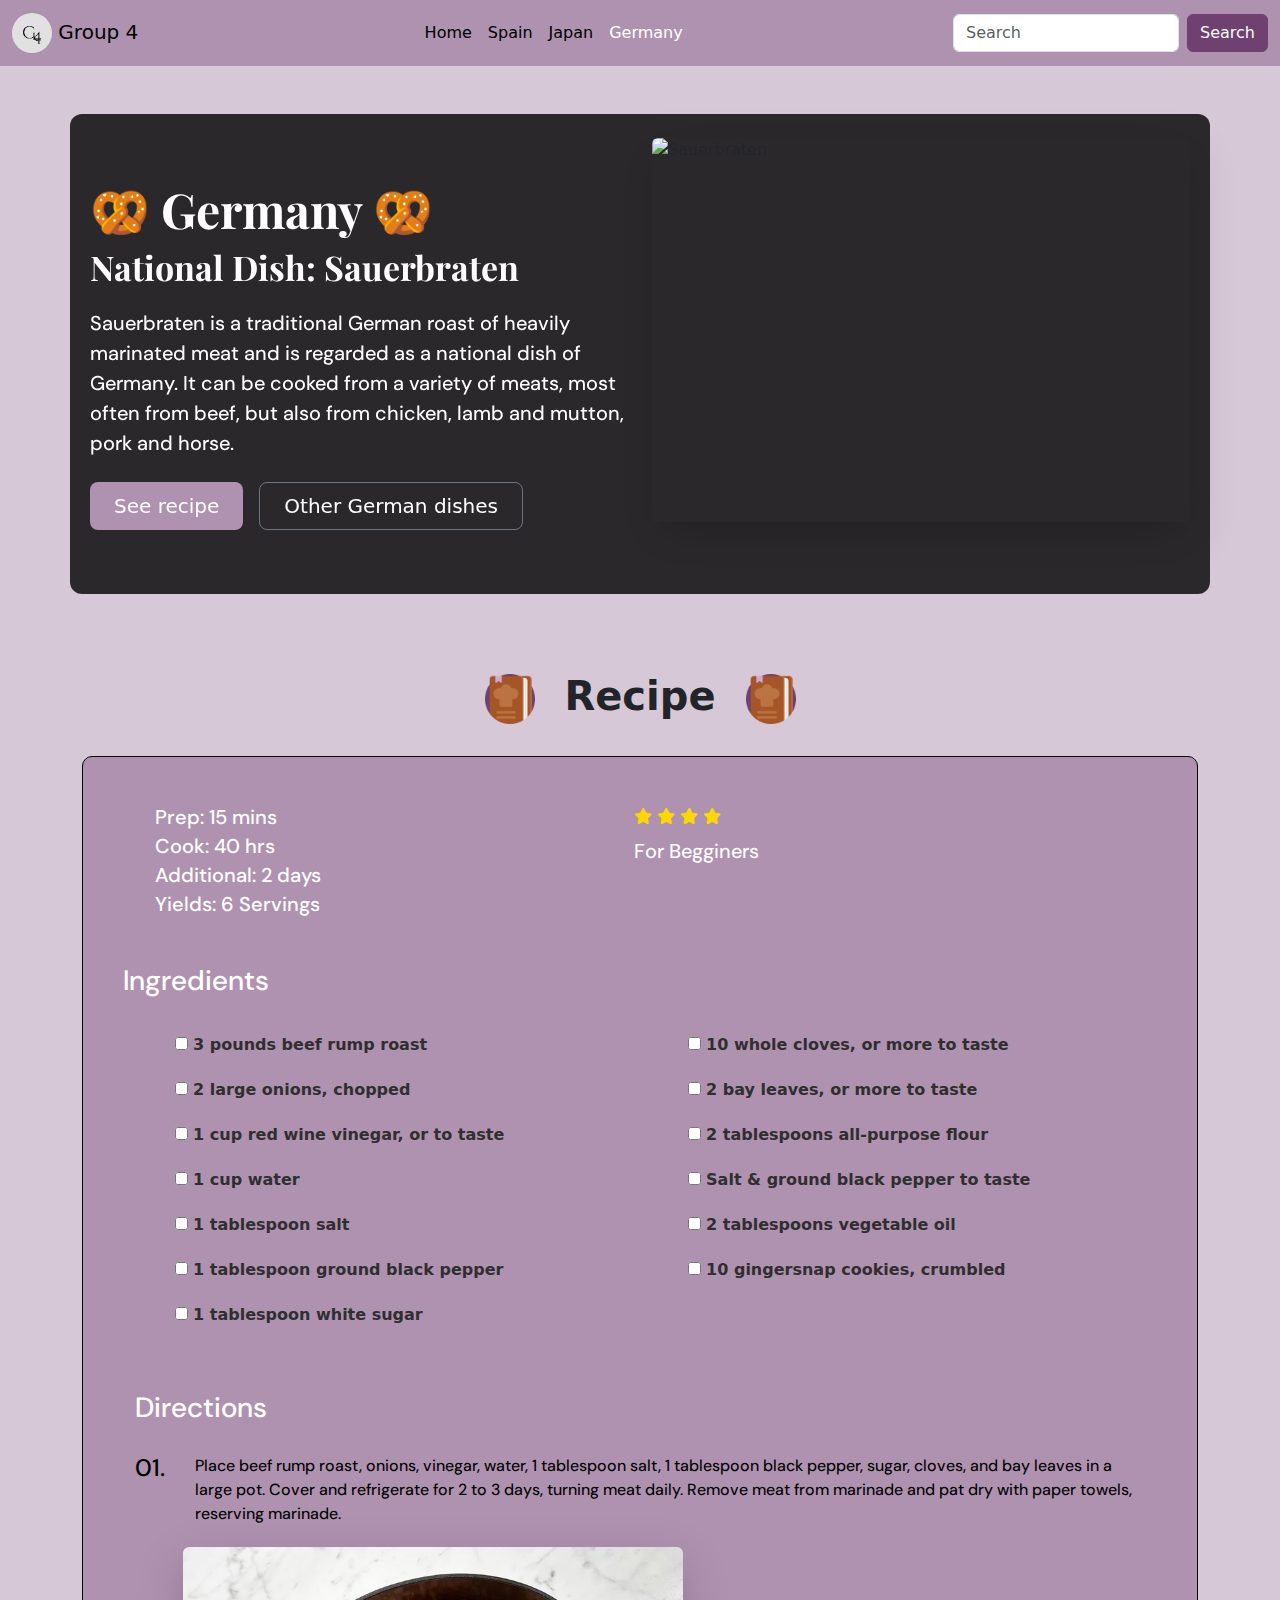
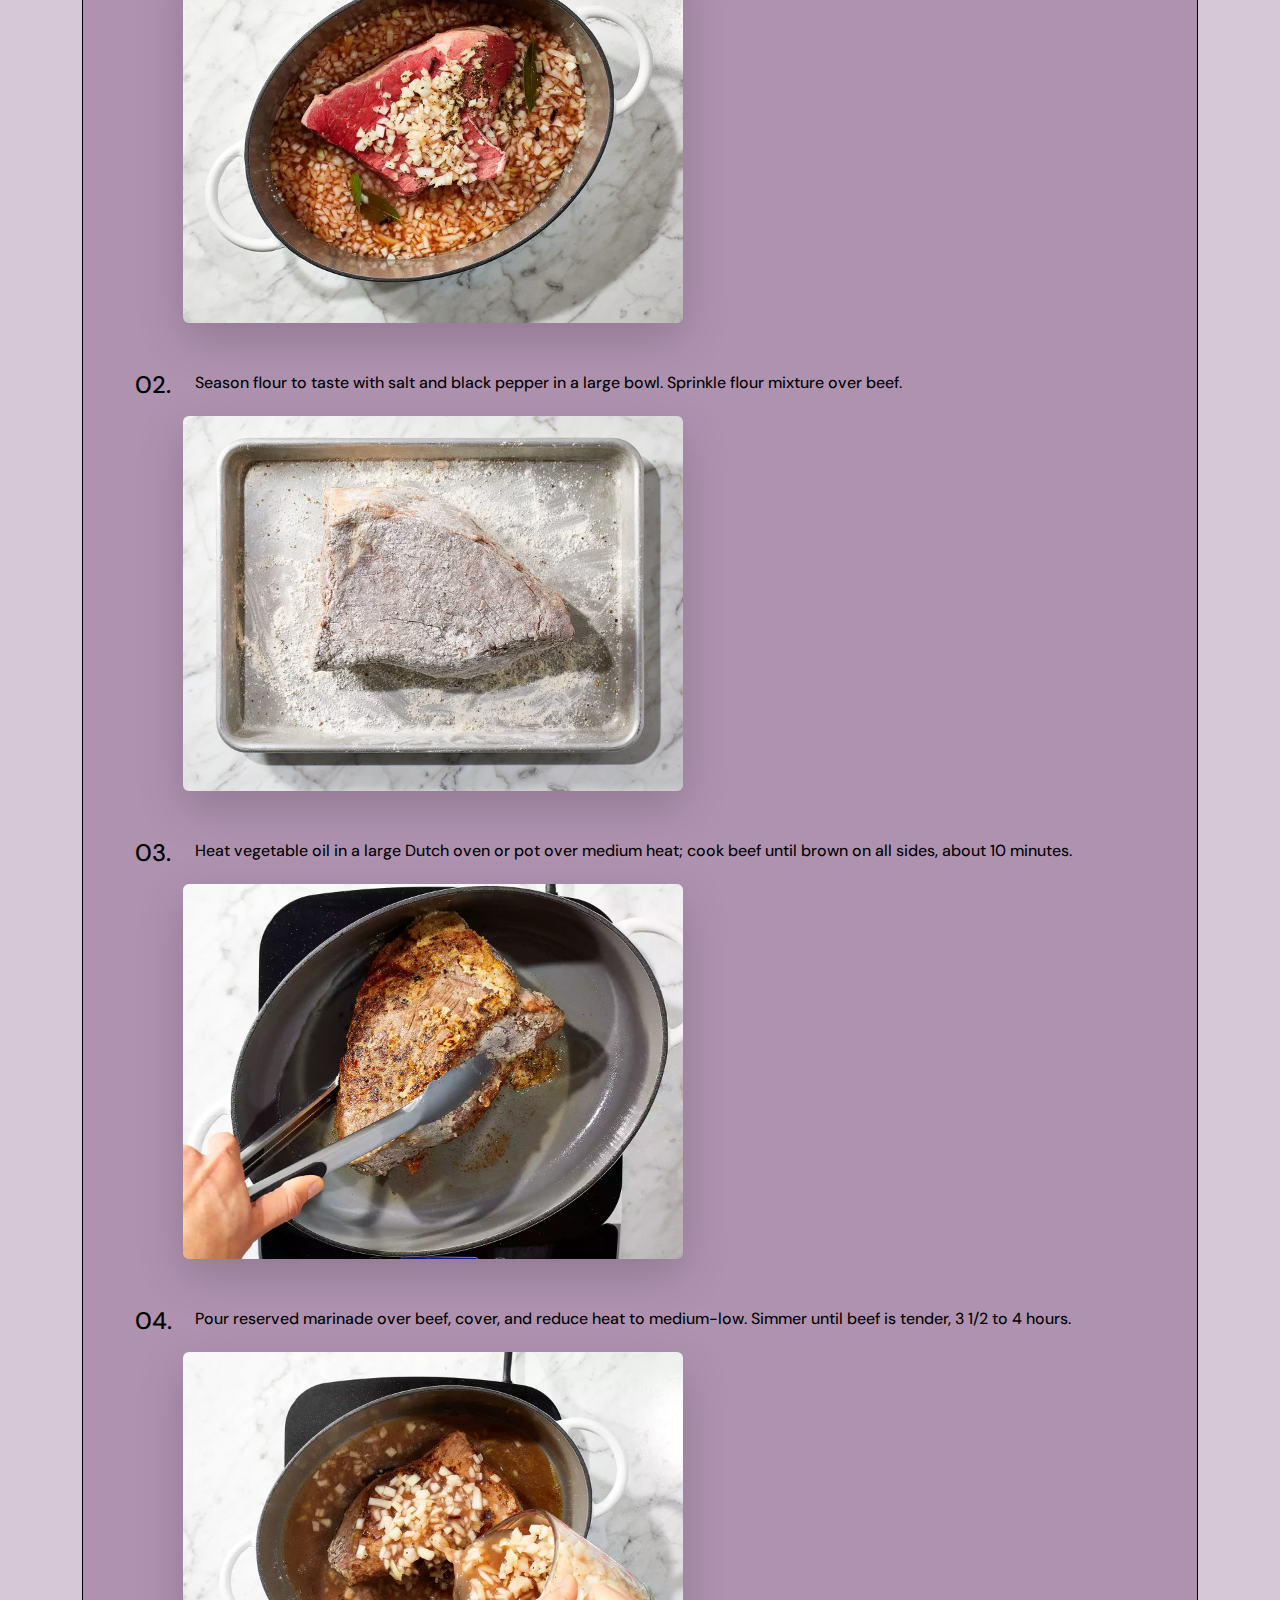
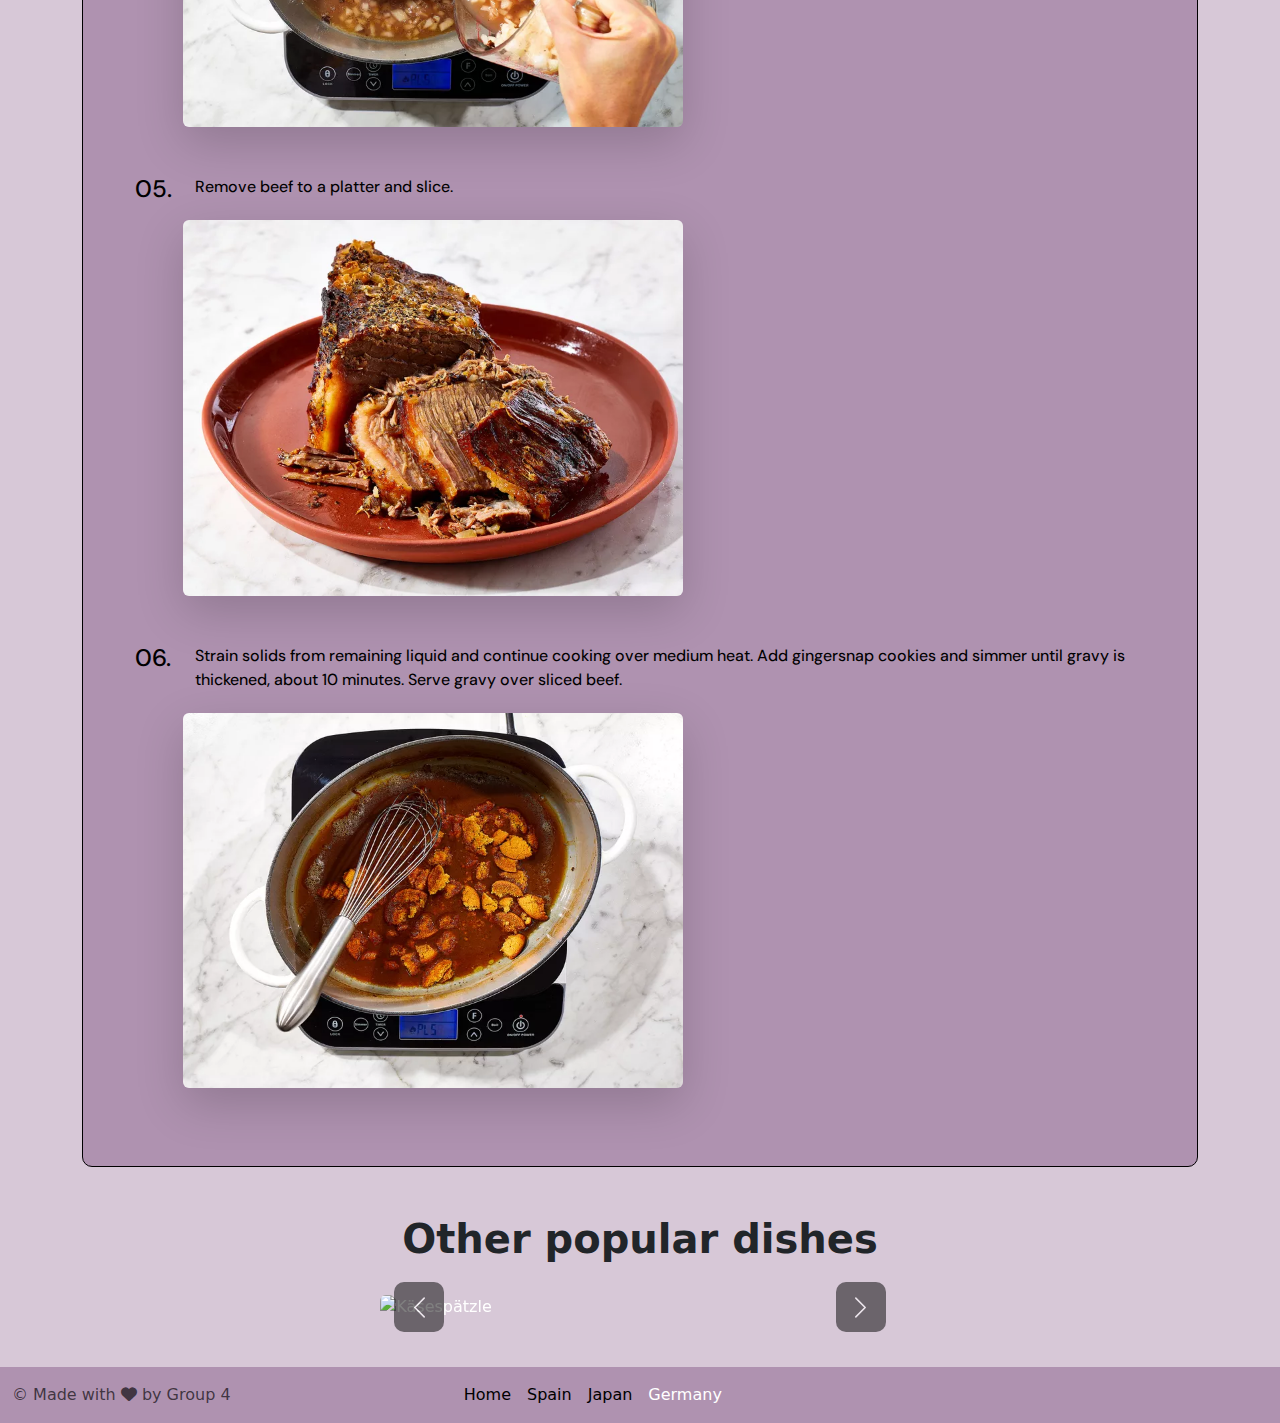
==== germany.html @ 5a75d895 "first commit" ====
<!DOCTYPE html>
<html lang="en">
<head>
<meta charset="UTF-8">
    <meta name="viewport" content="width=device-width, initial-scale=1.0">
    <title>Germany</title>
    <link href="https://cdn.jsdelivr.net/npm/bootstrap@5.3.3/dist/css/bootstrap.min.css" rel="stylesheet" integrity="sha384-QWTKZyjpPEjISv5WaRU9OFeRpok6YctnYmDr5pNlyT2bRjXh0JMhjY6hW+ALEwIH" crossorigin="anonymous">
    <link rel="stylesheet" href="olivia-germany\style.css">
    <link rel="stylesheet" href="olivia-germany\css/whhg.css">
    <!------for the heart icon-------->
    <link rel="stylesheet" href="https://cdnjs.cloudflare.com/ajax/libs/font-awesome/6.0.0-beta3/css/all.min.css">
    <!----------for any google font-------->
    <link rel="preconnect" href="https://fonts.googleapis.com">
    <link rel="preconnect" href="https://fonts.gstatic.com" crossorigin>
    <!----------for playfair font------->
    <link href="https://fonts.googleapis.com/css2?family=Playfair+Display:ital,wght@0,400..900;1,400..900&family=Roboto+Mono:ital,wght@0,100..700;1,100..700&family=Roboto+Slab:wght@100..900&display=swap" rel="stylesheet">
    <!----------for dm sans font------->
    <link href="https://fonts.googleapis.com/css2?family=DM+Sans:ital,opsz,wght@0,9..40,100..1000;1,9..40,100..1000&display=swap" rel="stylesheet">
</head>
<body style="background-color: rgb(175, 146, 176, 0.5);">
    <!------------------------------NAVBAR---------------------->
    <nav class="navbar sticky-top navbar-expand-sm" style="background-color:#AF92B0;">

        <div class="container-fluid">
            <a class="navbar-brand" href="#">
                <img  class="d-inline-block align-center rounded-pill" src="images\G4.png" alt="G4 Logo" style="width: 40px; height: 40px;"> 
             Group 4</a>
            <button class="navbar-toggler" type="button" data-bs-toggle="collapse" data-bs-target="#collapsibleNavbar">
                <span class="navbar-toggler-icon"></span>
            </button>

            <div class="collapse navbar-collapse" id="collapsibleNavbar">
                <ul class="navbar-nav mx-auto mb-2 mb-lg-0">
                <!------------Place the active class after nav-link by your respective county 
                e.g. <li class="nav-item"><a class="nav-link active" href="#">Home</a></li>
                Don't forget about the footer too------>
                    <li class="nav-item"><a class="nav-link" href="index.html">Home</a></li>
                    <li class="nav-item"><a class="nav-link" href="spain.html">Spain</a></li>
                    <li class="nav-item"><a class="nav-link" href="japan.html">Japan</a></li>
                    <li class="nav-item"><a class="nav-link active" href="#">Germany</a></li>
                </ul>

                <form class="d-flex">
                    <input class="form-control me-2" type="text" placeholder="Search">
                    <button class="btn btn-outline-light search-button" type="submit" >Search</button>
                </form>

            </div>

        </div>
    </nav>
    <!-------------------------------------Main Content-------------------------->
    
    <!------------------------------Decription--------------------->
    <div lc-helper="background" class="container-fluid bg-img py-5 d-flex justify-content-center " style="background-image: url('images/flag.png');
    background-position: center;
    background-size:cover;
    background-repeat:no-repeat;
    backdrop-filter: blur(10px);">
        <div class="container row flex-lg-row-reverse align-items-center col-xxl-9 mx-auto py-4 ps-2 pe-2" style="
        background: rgba(0, 0, 0, 0.8);
        border-radius: 12px;
        border: 1px solid rgba(0, 0, 0,);">
            <div class="col-10 col-sm-8 col-lg-6">
                <div class="lc-block mb-4">
                    <img class="d-block mx-lg-auto img-fluid shadow-lg mb-5 rounded" src="olivia-germany\images/Sauerbraten.jpg" alt="Sauerbraten" width="700" height="500" loading="lazy">
                </div>
            </div>
            <div class="col-lg-6">
                <div class="lc-block mb-4">
                    <div editable="rich">
                        <h1 class="display-5 fw-bold text-body-emphasis lh-1 mb-3 playfair-display">
                            <div class="d-inline-block" style="font-size: 55px; color:gold">
                                <span style='font-size:48px;'>&#129384;</span>
                            </div>
                            Germany
                            <div class="d-inline-block" style="font-size: 55px; color:gold">
                                <span style='font-size:48px;'>&#129384;</span>
                            </div>
                        </h1>
                        <h2 class="display-6 fw-bold text-body-emphasis lh-1 mb-3 playfair-display" style="font-size: 34px">National Dish: Sauerbraten</h2>
                    </div>
                </div>
                <div class="lc-block mb-4">
                    <div editable="rich">
                        <p class="lead dm-sans"> Sauerbraten is a traditional German roast of heavily marinated meat and is regarded as a national dish of Germany. It can be cooked from a variety of meats, most often from beef, but also from chicken, lamb and mutton, pork and horse.</p>
                    </div>
                </div>
                <div class="d-grid gap-2 d-md-flex justify-content-md-start">
                    <button type="button" class="btn btn-primary btn-lg px-4 me-md-2"><a class="button-link" href="https://www.youtube.com/watch?v=6BMagxuKiT8&ab_channel=GermanRecipesbyAllTastesGerman" target="_blank">See recipe</a></button>
                    <button type="button" class="btn btn-outline-secondary btn-lg px-4"><a class="button-link" href="#other">Other German dishes</a></button>
                </div>
            </div>
        </div>
    </div>

    <!--------------------------------Recipe----------------------->
    <div class="container mb-5" style="padding-top: 30px;">
        <div class="row mx-auto">
            <h1 class="display-6 fw-bold text-center pb-4">
                <div class="d-inline-block">
                    <span>
                        <img class="img-fluid" src="olivia-germany\images/recipe.png" width="50px" height="50px">
                    </span> 
                </div>
                <span class="mx-3">Recipe</span>
                <div class="d-inline-block">
                    <span>
                        <img class="img-fluid" src="olivia-germany\images/recipe.png" width="50px" height="50px">
                    </span>
                </div>
            </h1>
            <div class="container pe-5" style="background-color: #AF92B0; border-radius: 10px; border: 1px solid black">
                <div class="recipe-content-area">
                    <div class="container">
            
                        <div class="row row-cols-1 row-cols-md-2">
                            <div class="col first-column">
                                <div class="my-5 ms-lg-5">
                                    <div class="recipe-duration dm-sans">
                                        <h6>Prep: 15 mins</h6>
                                        <h6>Cook: 40 hrs</h6>
                                        <h6>Additional: 2 days</h6>
                                        <h6>Yields: 6 Servings</h6>
                                    </div>
                                </div>
                            </div>
            
                            <div class="col second-column">
                                <div class="recipe-ratings my-5">
                                    <div class="ratings">
                                        <i class="fa fa-star" aria-hidden="true" style="color: gold;"></i>
                                        <i class="fa fa-star" aria-hidden="true" style="color: gold;"></i>
                                        <i class="fa fa-star" aria-hidden="true" style="color: gold;"></i>
                                        <i class="fa fa-star" aria-hidden="true" style="color: gold;"></i>
                                        <i class="fa fa-star-o" aria-hidden="true"></i>
                                    </div>
                                    <h6 class="dm-sans">For Begginers</h6>
                                </div>
                            </div>
                        </div>
            
                        <!-- Ingredients -->
                        <div class="ingredients dm-sans ms-lg-3">
                            <h3>Ingredients</h3>
                        </div>
                        <div class="row row-cols-1 row-cols-md-2 ingredients ms-lg-3">
                            
                            <div class="col d-inline-block">
                                
                
                                <!-- Custom Checkbox -->
                                <div class="custom-control custom-checkbox">
                                    <input type="checkbox" class="custom-control-input" id="customCheck1">
                                    <label class="custom-control-label" for="customCheck1">3 pounds beef rump roast</label>
                                </div>
            
                                <!-- Custom Checkbox -->
                                <div class="custom-control custom-checkbox">
                                    <input type="checkbox" class="custom-control-input" id="customCheck2">
                                    <label class="custom-control-label" for="customCheck2">2 large onions, chopped</label>
                                </div>
            
                                <!-- Custom Checkbox -->
                                <div class="custom-control custom-checkbox">
                                    <input type="checkbox" class="custom-control-input" id="customCheck3">
                                    <label class="custom-control-label" for="customCheck3">1 cup red wine vinegar, or to taste</label>
                                </div>
            
                                <!-- Custom Checkbox -->
                                <div class="custom-control custom-checkbox">
                                    <input type="checkbox" class="custom-control-input" id="customCheck4">
                                    <label class="custom-control-label" for="customCheck4">1 cup water</label>
                                </div>
            
                                <!-- Custom Checkbox -->
                                <div class="custom-control custom-checkbox">
                                    <input type="checkbox" class="custom-control-input" id="customCheck5">
                                    <label class="custom-control-label" for="customCheck5">1 tablespoon salt</label>
                                </div>
            
                                <!-- Custom Checkbox -->
                                <div class="custom-control custom-checkbox">
                                    <input type="checkbox" class="custom-control-input" id="customCheck6">
                                    <label class="custom-control-label" for="customCheck6">1 tablespoon ground black pepper</label>
                                </div>
            
                                <!-- Custom Checkbox -->
                                <div class="custom-control custom-checkbox">
                                    <input type="checkbox" class="custom-control-input" id="customCheck7">
                                    <label class="custom-control-label" for="customCheck7">1 tablespoon white sugar</label>
                                </div>
                
                               
                            </div>

                            <div class="col mb-lg-5 d-inline-block">
                                <div class="ingredients">
                
                                    <!-- Custom Checkbox -->
                                    <div class="custom-control custom-checkbox">
                                        <input type="checkbox" class="custom-control-input" id="customCheck2">
                                        <label class="custom-control-label" for="customCheck2">10 whole cloves, or more to taste</label>
                                    </div>

                                    <!-- Custom Checkbox -->
                                    <div class="custom-control custom-checkbox">
                                        <input type="checkbox" class="custom-control-input" id="customCheck2">
                                        <label class="custom-control-label" for="customCheck2">2 bay leaves, or more to taste</label>
                                    </div>
                
                                    <!-- Custom Checkbox -->
                                    <div class="custom-control custom-checkbox">
                                        <input type="checkbox" class="custom-control-input" id="customCheck3">
                                        <label class="custom-control-label" for="customCheck3">2 tablespoons all-purpose flour</label>
                                    </div>
                
                                    <!-- Custom Checkbox -->
                                    <div class="custom-control custom-checkbox">
                                        <input type="checkbox" class="custom-control-input" id="customCheck4">
                                        <label class="custom-control-label" for="customCheck4">Salt & ground black pepper to taste</label>
                                    </div>
                
                                    <!-- Custom Checkbox -->
                                    <div class="custom-control custom-checkbox">
                                        <input type="checkbox" class="custom-control-input" id="customCheck5">
                                        <label class="custom-control-label" for="customCheck5">2 tablespoons vegetable oil</label>
                                    </div>
                
                                    <!-- Custom Checkbox -->
                                    <div class="custom-control custom-checkbox">
                                        <input type="checkbox" class="custom-control-input" id="customCheck6">
                                        <label class="custom-control-label" for="customCheck6">10 gingersnap cookies, crumbled</label>
                                    </div>
                
                                    <!-- Custom Checkbox -->
                                    <div class="custom-control custom-checkbox invisible">
                                        <input type="checkbox" class="custom-control-input" id="customCheck7">
                                        <label class="custom-control-label" for="customCheck7">invisible</label>
                                    </div>
            
                                </div>
                            </div>
                        </div>
            
                        <div class="row directions dm-sans ms-lg-3">
                            <div>
                                <h3>Directions</h3>
                                <!-- Single Preparation Step -->
                                <div class="single-preparation-step d-flex">
                                    <h4>01.</h4>
                                    <p> Place beef rump roast, onions, vinegar, water, 1 tablespoon salt, 1 tablespoon black pepper, sugar, cloves, and bay leaves in a large pot. Cover and refrigerate for 2 to 3 days, turning meat daily. Remove meat from marinade and pat dry with paper towels, reserving marinade. </p>
                                
                                </div>
                                <div>
                                    <img src="olivia-germany\images/sauerbraten_marinade.jpeg" alt="Sauerbraten marinade" class="ms-lg-5 ms-4 img-fluid shadow-lg mb-5 rounded" width="500" height="300">
                                </div>
                            
                                <!-- Single Preparation Step -->
                                <div class="single-preparation-step d-flex">
                                    <h4>02.</h4>
                                    <p>Season flour to taste with salt and black pepper in a large bowl. Sprinkle flour mixture over beef. </p>
                                </div>
                                <div>
                                    <img src="olivia-germany\images/floured_beef_roast.jpg" alt="Floured beef roast" class=" ms-lg-5 ms-4 img-fluid shadow-lg mb-5 rounded" width="500" height="300">
                                </div>
                                <!-- Single Preparation Step -->
                                <div class="single-preparation-step d-flex">
                                    <h4>03.</h4>
                                    <p>Heat vegetable oil in a large Dutch oven or pot over medium heat; cook beef until brown on all sides, about 10 minutes.</p>
                                </div>
                                <div>
                                    <img src="olivia-germany\images/browning_rump_roast.jpg" alt="Browning rump roast" class=" ms-lg-5 ms-4 img-fluid shadow-lg mb-5 rounded" width="500" height="300">
                                </div>
                                <!-- Single Preparation Step -->
                                <div class="single-preparation-step d-flex">
                                    <h4>04.</h4>
                                    <p> Pour reserved marinade over beef, cover, and reduce heat to medium-low. Simmer until beef is tender, 3 1/2 to 4 hours.</p>
                                </div>
                                <div>
                                    <img src="olivia-germany\images/pouring_marinade.jpg" alt="Pouring marinade over seared rump roast" class=" ms-lg-5 ms-4 img-fluid shadow-lg mb-5 rounded" width="500" height="300">
                                </div>
                                <!-- Single Preparation Step -->
                                <div class="single-preparation-step d-flex">
                                    <h4>05.</h4>
                                    <p> Remove beef to a platter and slice.</p>
                                </div>
                                <div>
                                    <img src="olivia-germany\images/sliced_beef_roast.jpg" alt="Sliced beef roast" class=" ms-lg-5 ms-4 img-fluid shadow-lg mb-5 rounded" width="500" height="300">
                                </div>
                                <!-- Single Preparation Step -->
                                <div class="single-preparation-step d-flex">
                                    <h4>06.</h4>
                                    <p>  Strain solids from remaining liquid and continue cooking over medium heat. Add gingersnap cookies and simmer until gravy is thickened, about 10 minutes. Serve gravy over sliced beef.</p>
                                </div>
                                <div>
                                    <img src="olivia-germany\images/gingersnap_gravy.jpg" alt="Gingersnap gravy" class=" ms-lg-5 ms- img-fluid shadow-lg mb-5 rounded" width="500" height="300">
                                </div>
                            </div>
            
                            
                        </div>
                    </div>
                </div>
            </div>
        </div>
    
    </div>
    <!--------------------------IMAGE CAROSEL------------------->
    <div class="row mb-5">
        <h1 class="display-6 fw-bold text-center pb-4" id="other">Other popular dishes</h1>
        <div class="col-md-5 mx-auto">
            <div id="carouselExampleIndicators" class="carousel slide">
                <!------- Images go here ------->
                <div class="carousel-inner">
                    <div class="carousel-item active">
                        <img src="https://dirndlkitchen.com/wp-content/uploads/2023/02/kaesespaetzle-recipe-german-cheese-spaetzle-dirndl-kitchen21-1024x1024.jpg" class="d-block w-100 rounded" alt="Käsespätzle">
                        <div class="carousel-caption d-none d-md-block">
                            <h2><span class="rounded pb-1 px-1" style="background: rgba(0, 0, 0, 0.8)">Käsespätzle</span></h2>
                        </div>
                    </div>
                    <div class="carousel-item">
                        <img src="https://dirndlkitchen.com/wp-content/uploads/2023/02/stuffed-cabbage-rolls-kohlrouladen-dirndl-kitchen30-1024x1024.jpg" class="d-block w-100 rounded" alt="Kohlrouladen">
                        <div class="carousel-caption d-none d-md-block">
                            <h2><span class="rounded pb-1 px-1" style="background: rgba(0, 0, 0, 0.8)">Kohlrouladen</span></h2>
                        </div>
                    </div>
                    <div class="carousel-item">
                        <img src="olivia-germany\images/pretzels.png" class="d-block w-100 rounded" alt="Brezeln">
                        <div class="carousel-caption d-none d-md-block">
                            <h2><span class="rounded pb-1 px-1" style="background: rgba(0, 0, 0, 0.8)">Brezeln</span></h2>
                        </div>
                    </div>
                    <div class="carousel-item">
                        <img src="olivia-germany\images/rhubarb.jpg" class="d-block w-100 rounded" alt="Rhubarb Cake with Streusel">
                        <div class="carousel-caption d-none d-md-block">
                            <h2><span class="rounded pb-1 px-1" style="background: rgba(0, 0, 0, 0.8)">Rhubarb Cake with Streusel</span></h2>
                        </div>
                    </div>
                    <div class="carousel-item">
                        <img src="https://dirndlkitchen.com/wp-content/uploads/2021/12/kartoffelsalat-mit-wurstchen-german-christmas-eve-meal-dirndl-kitchen10-1024x1024.jpeg" class="d-block w-100 rounded" alt="German Potato Salad">
                        <div class="carousel-caption d-none d-md-block">
                            <h2><span class="rounded pb-1 px-1" style="background: rgba(0, 0, 0, 0.8)">German Potato Salad</span></h2>
                        </div>
                    </div>
                    <div class="carousel-item">
                        <img src="olivia-germany\images/potato.jpg" class="d-block w-100 rounded" alt="Kartoffelpuffer">
                        <div class="carousel-caption d-none d-md-block">
                            <h2><span class="rounded pb-1 px-1" style="background: rgba(0, 0, 0, 0.8)">Kartoffelpuffer</span></h2>
                        </div>
                    </div>
                </div>
                <!------- Previous and next buttons ------->
                <button class="carousel-control-prev" type="button"     data-bs-target="#carouselExampleIndicators" data-bs-slide="prev">
                    <span class="carousel-control-prev-icon" aria-hidden="true"></span>
                    <span class="visually-hidden">Previous</span>
                </button>
                <button class="carousel-control-next" type="button" data-bs-target="#carouselExampleIndicators" data-bs-slide="next">
                    <span class="carousel-control-next-icon" aria-hidden="true"></span>
                    <span class="visually-hidden">Next</span>
                </button>
            </div>
        </div>
    </div>        




    
    <script src="https://cdn.jsdelivr.net/npm/bootstrap@5.3.3/dist/js/bootstrap.bundle.min.js" integrity="sha384-YvpcrYf0tY3lHB60NNkmXc5s9fDVZLESaAA55NDzOxhy9GkcIdslK1eN7N6jIeHz" crossorigin="anonymous"></script>
</body>


<!---------------------------------FOOTER-------------------->
<footer>
    <nav class="navbar bottom navbar-expand-sm" style="background-color:#AF92B0;">
        <div class="container-fluid">
            <div class="navbar-text text-nowrap"> &copy; Made with <i class="fas fa-heart"></i> by Group 4</div>
            <button class="navbar-toggler" type="button" data-bs-toggle="collapse" data-bs-target="#open">
                <span class="navbar-toggler-icon"></span>
            </button>
        
            <div class="collapse navbar-collapse" id="open">
                <ul class="navbar-nav mx-auto mb-2 mb-lg-0">
                <!------------Place the active class after nav-link by your respective county 
                e.g. <li class="nav-item"><a class="nav-link active" href="#">Home</a></li>
                Don't forget about the footer too------>
                <li class="nav-item"><a class="nav-link" href="index.html">Home</a></li>
                <li class="nav-item"><a class="nav-link" href="spain.html">Spain</a></li>
                <li class="nav-item"><a class="nav-link" href="japan.html">Japan</a></li>
                <li class="nav-item"><a class="nav-link active" href="#">Germany</a></li>
            </ul>
        
                <form class="d-flex invisible">
                    <input class="form-control me-2" type="text" placeholder="Search">
                    <button class="btn btn-primary" type="submit" >Search</button>
                </form>
        
            </div>
        
        </div>
    </nav>
</footer>
</html>
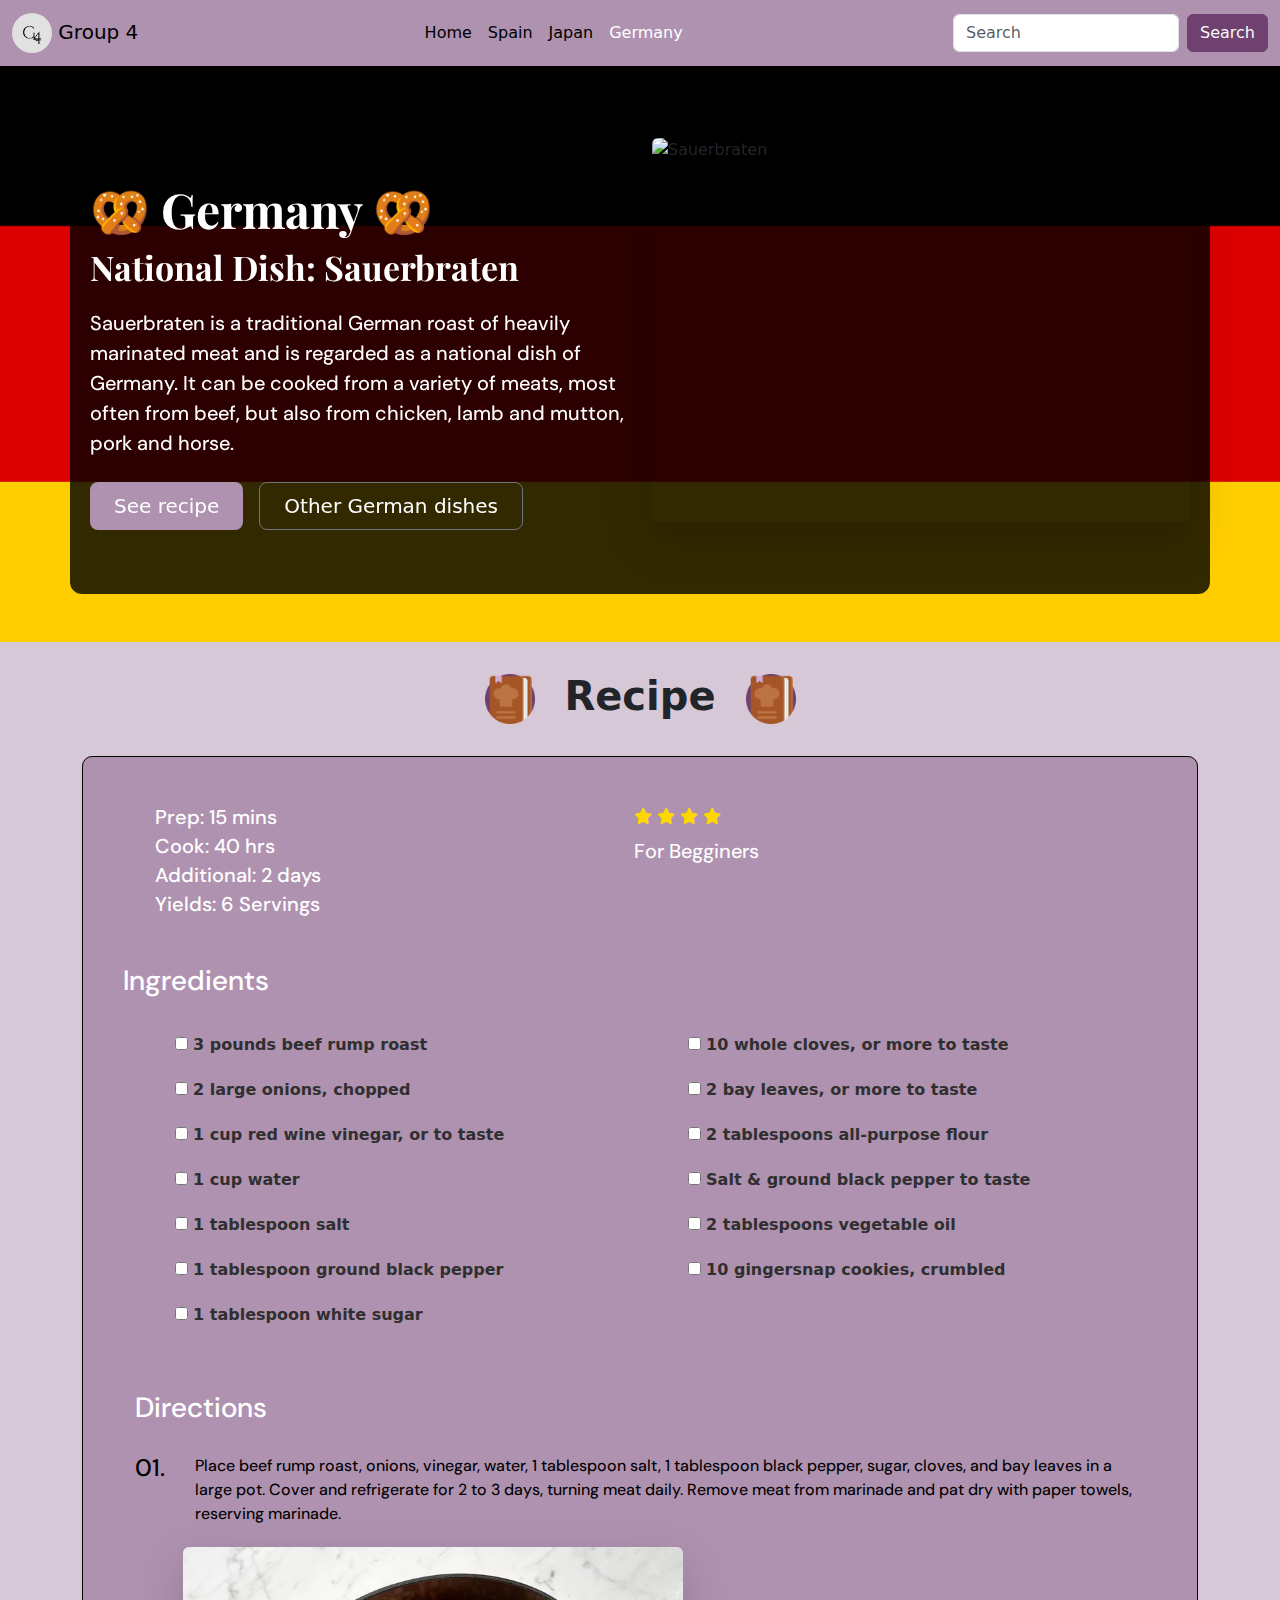
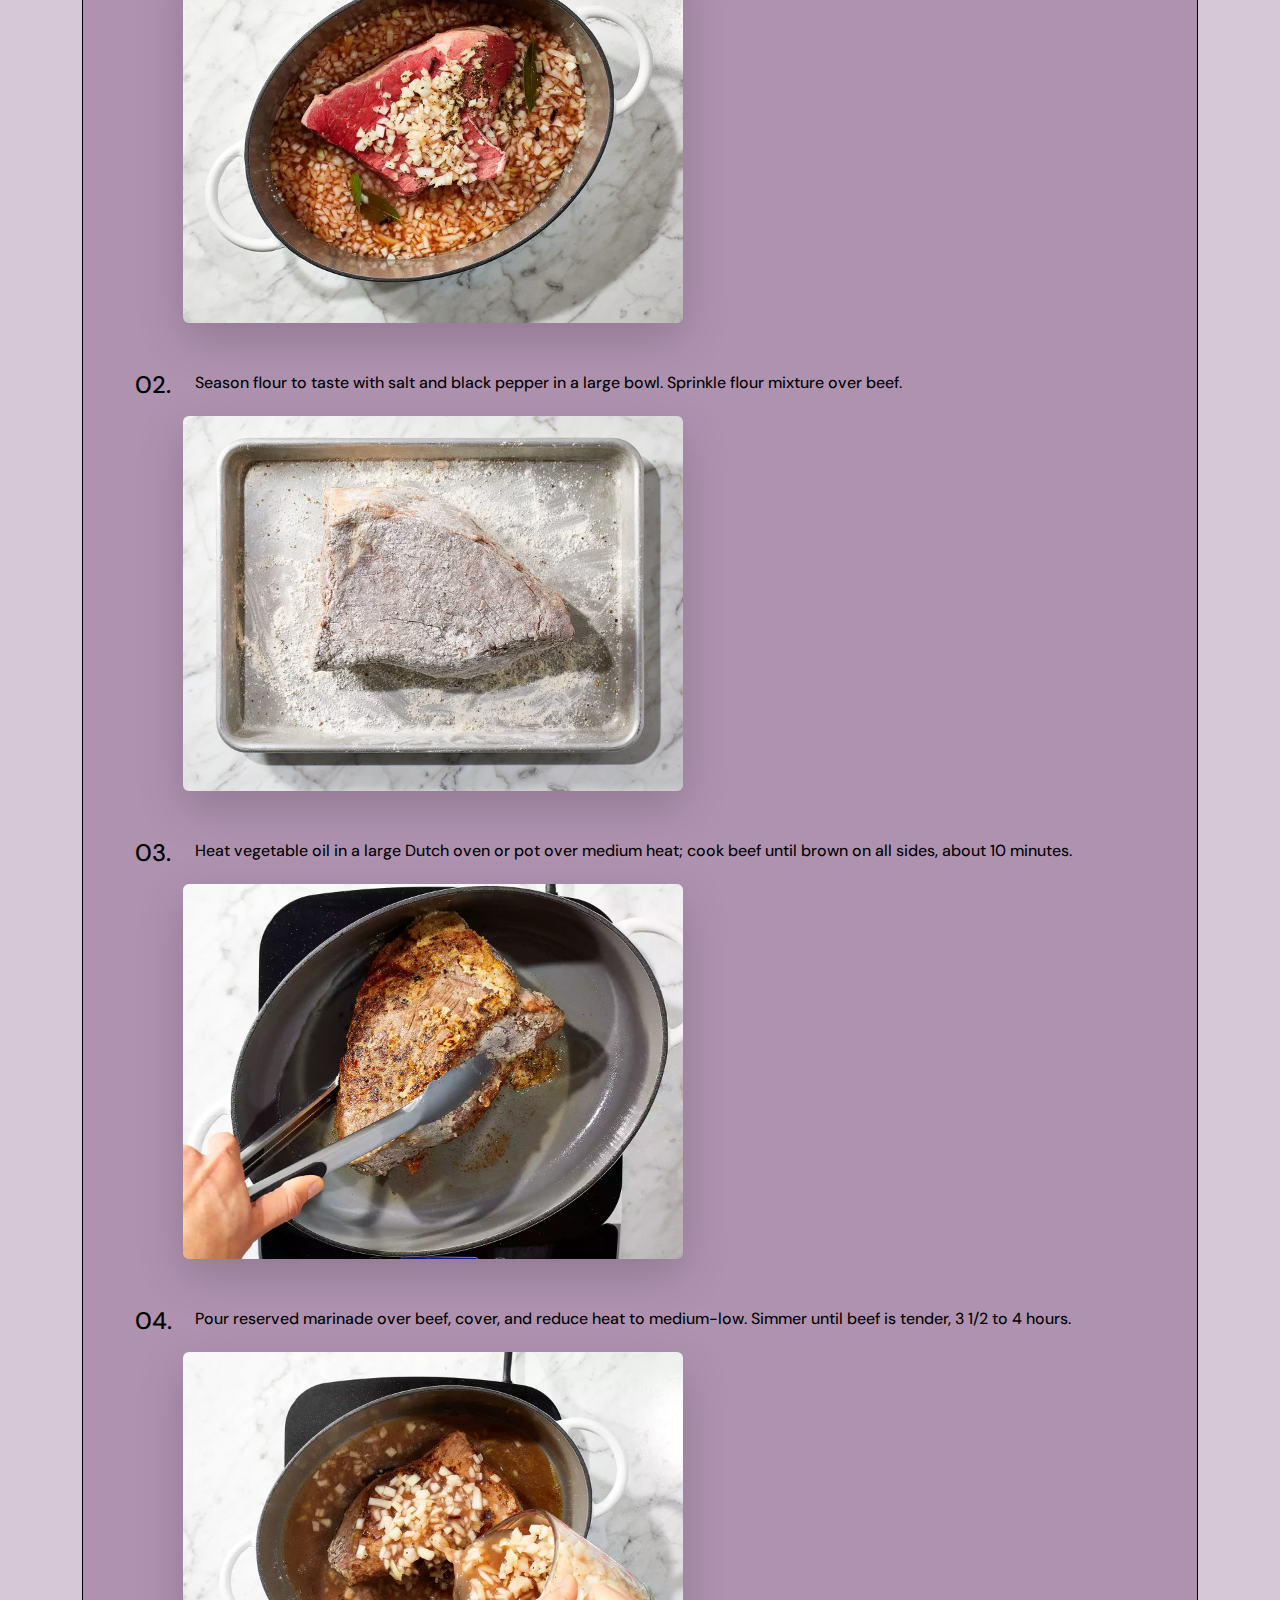
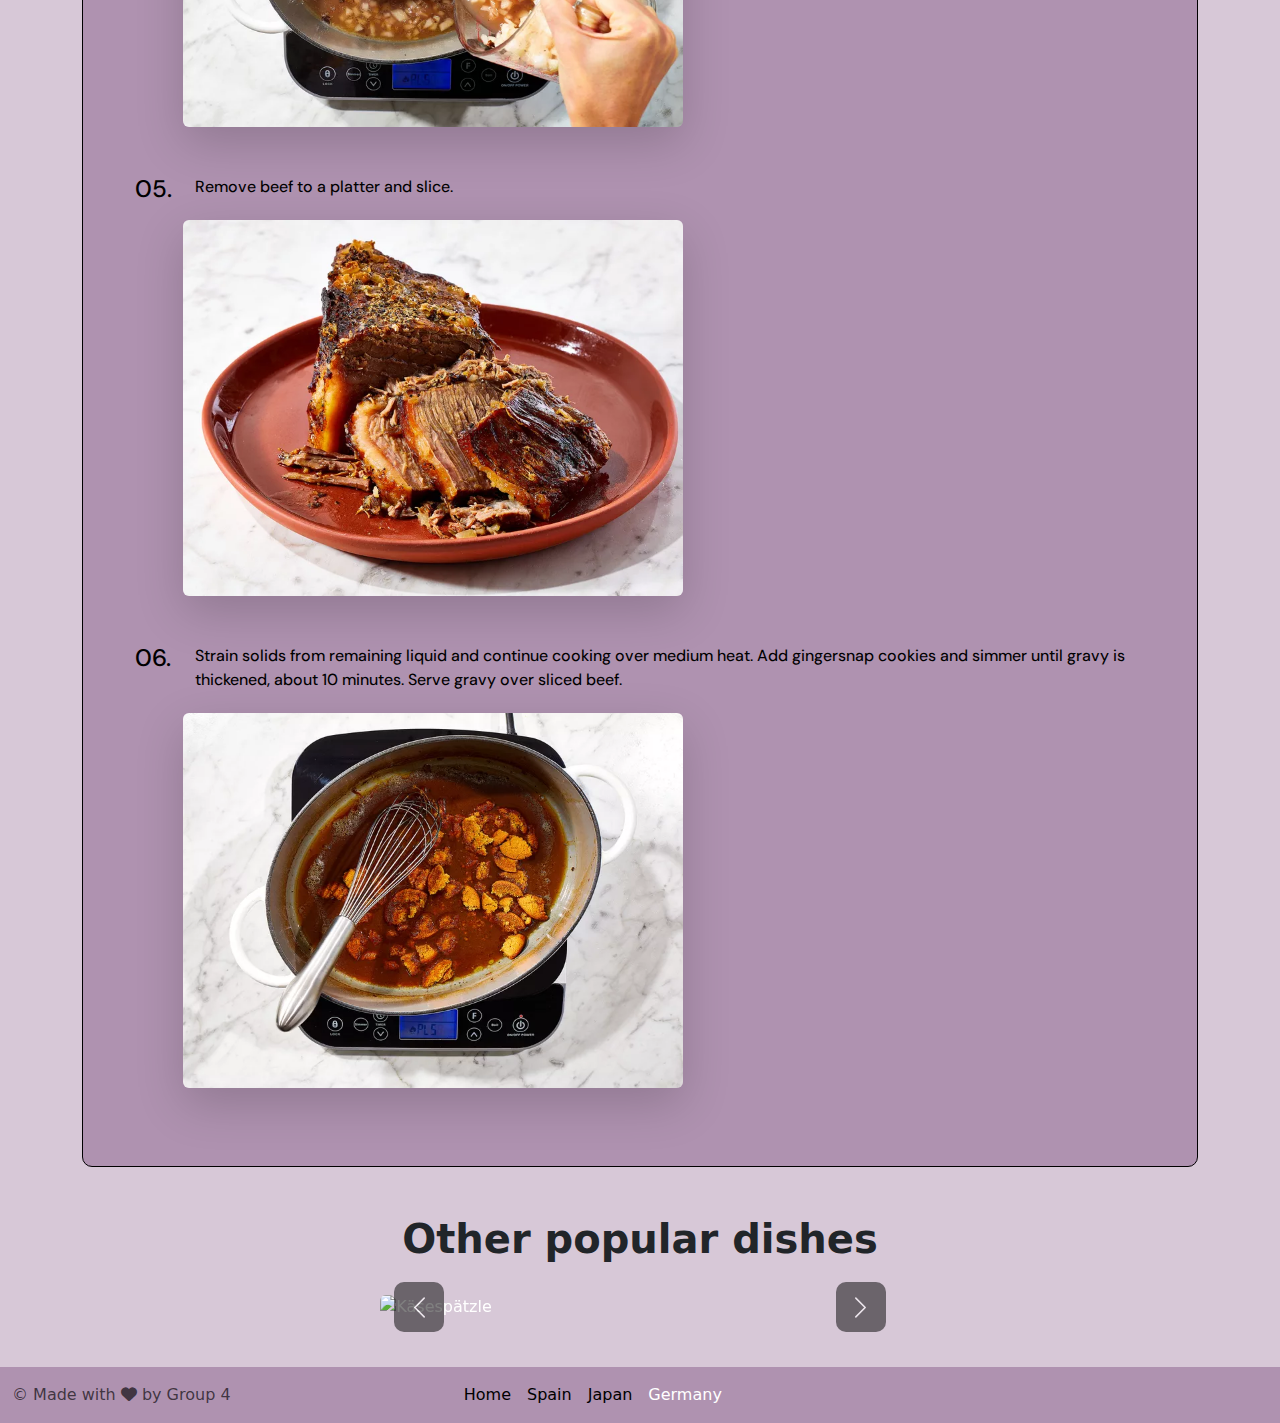
==== commit bb3b0fb5: "Update germany.html" ====
--- a/germany.html
+++ b/germany.html
@@ -52,7 +52,7 @@
     <!-------------------------------------Main Content-------------------------->
     
     <!------------------------------Decription--------------------->
-    <div lc-helper="background" class="container-fluid bg-img py-5 d-flex justify-content-center " style="background-image: url('images/flag.png');
+    <div lc-helper="background" class="container-fluid bg-img py-5 d-flex justify-content-center " style="background-image: url('olivia-germany/images/flag.png');
     background-position: center;
     background-size:cover;
     background-repeat:no-repeat;
@@ -63,7 +63,7 @@
         border: 1px solid rgba(0, 0, 0,);">
             <div class="col-10 col-sm-8 col-lg-6">
                 <div class="lc-block mb-4">
-                    <img class="d-block mx-lg-auto img-fluid shadow-lg mb-5 rounded" src="olivia-germany\images/Sauerbraten.jpg" alt="Sauerbraten" width="700" height="500" loading="lazy">
+                    <img class="d-block mx-lg-auto img-fluid shadow-lg mb-5 rounded" src="olivia-germany/images/Sauerbraten.jpg" alt="Sauerbraten" width="700" height="500" loading="lazy">
                 </div>
             </div>
             <div class="col-lg-6">
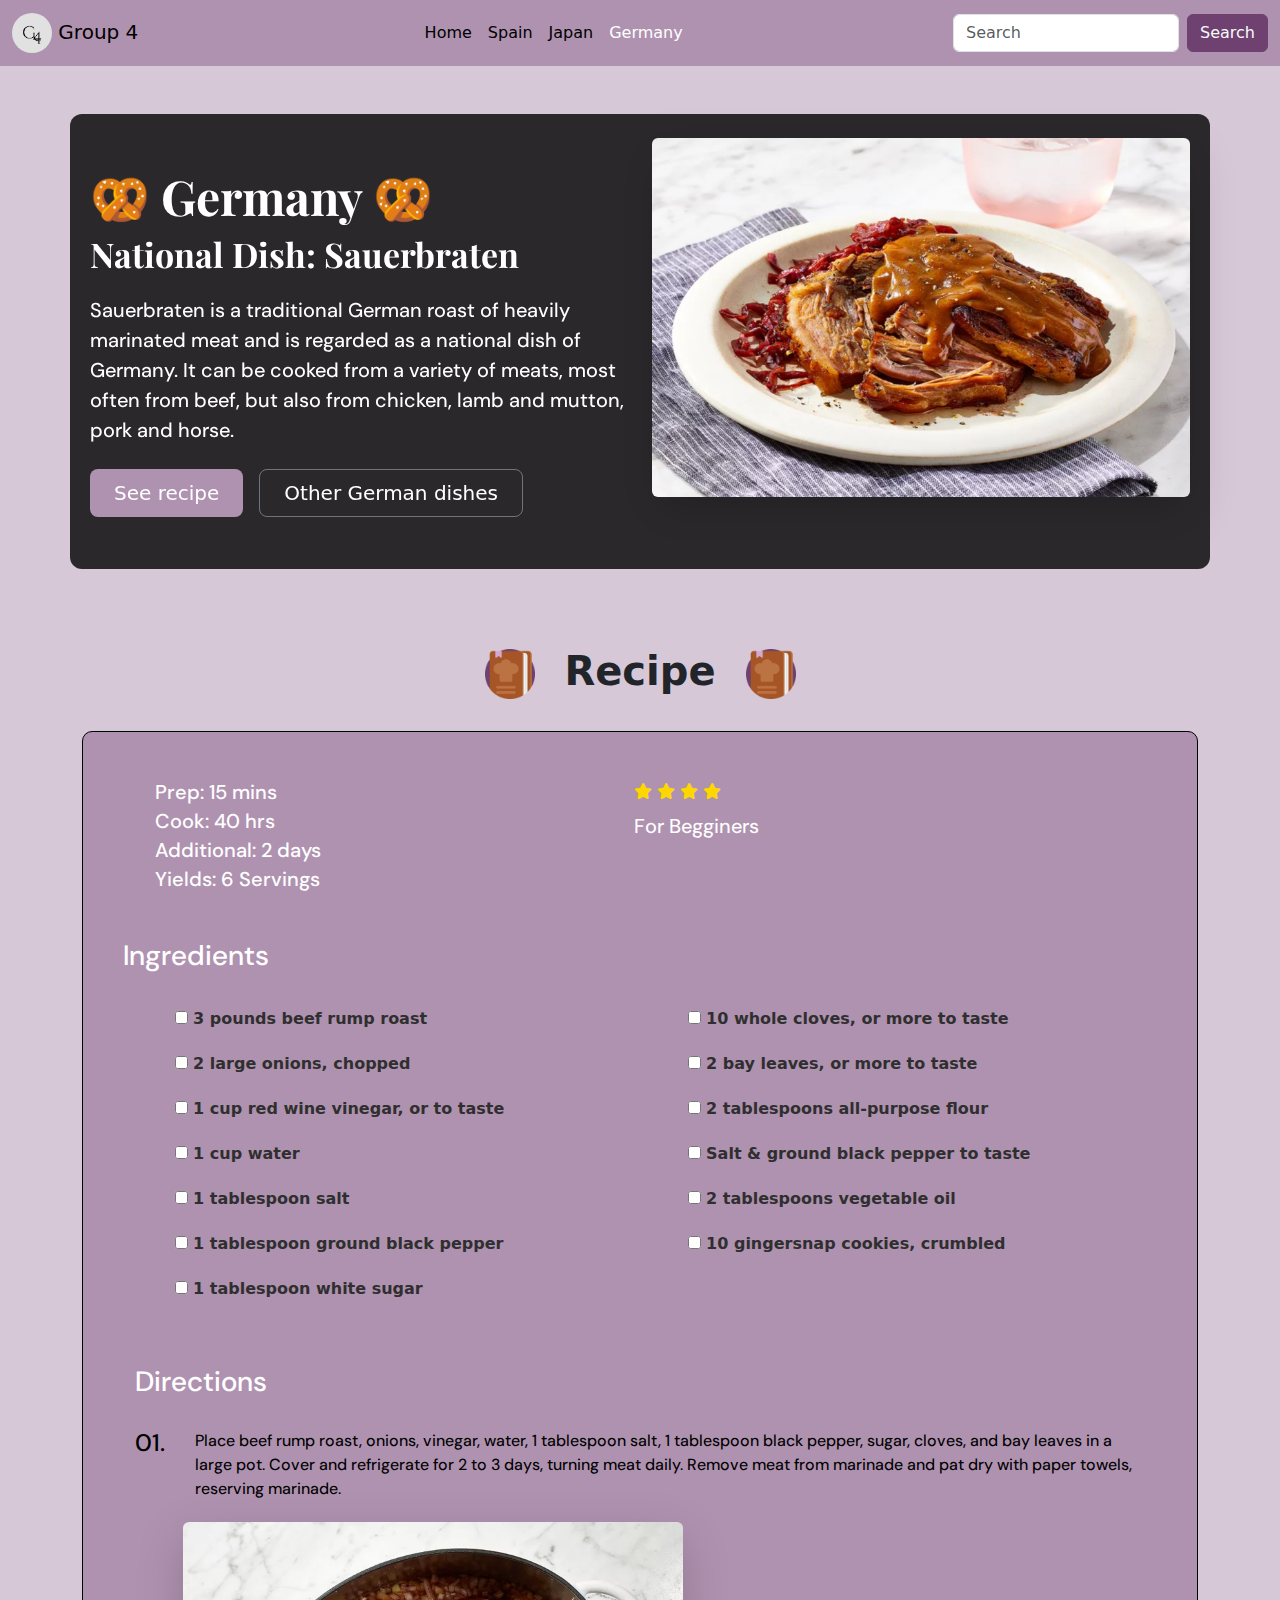
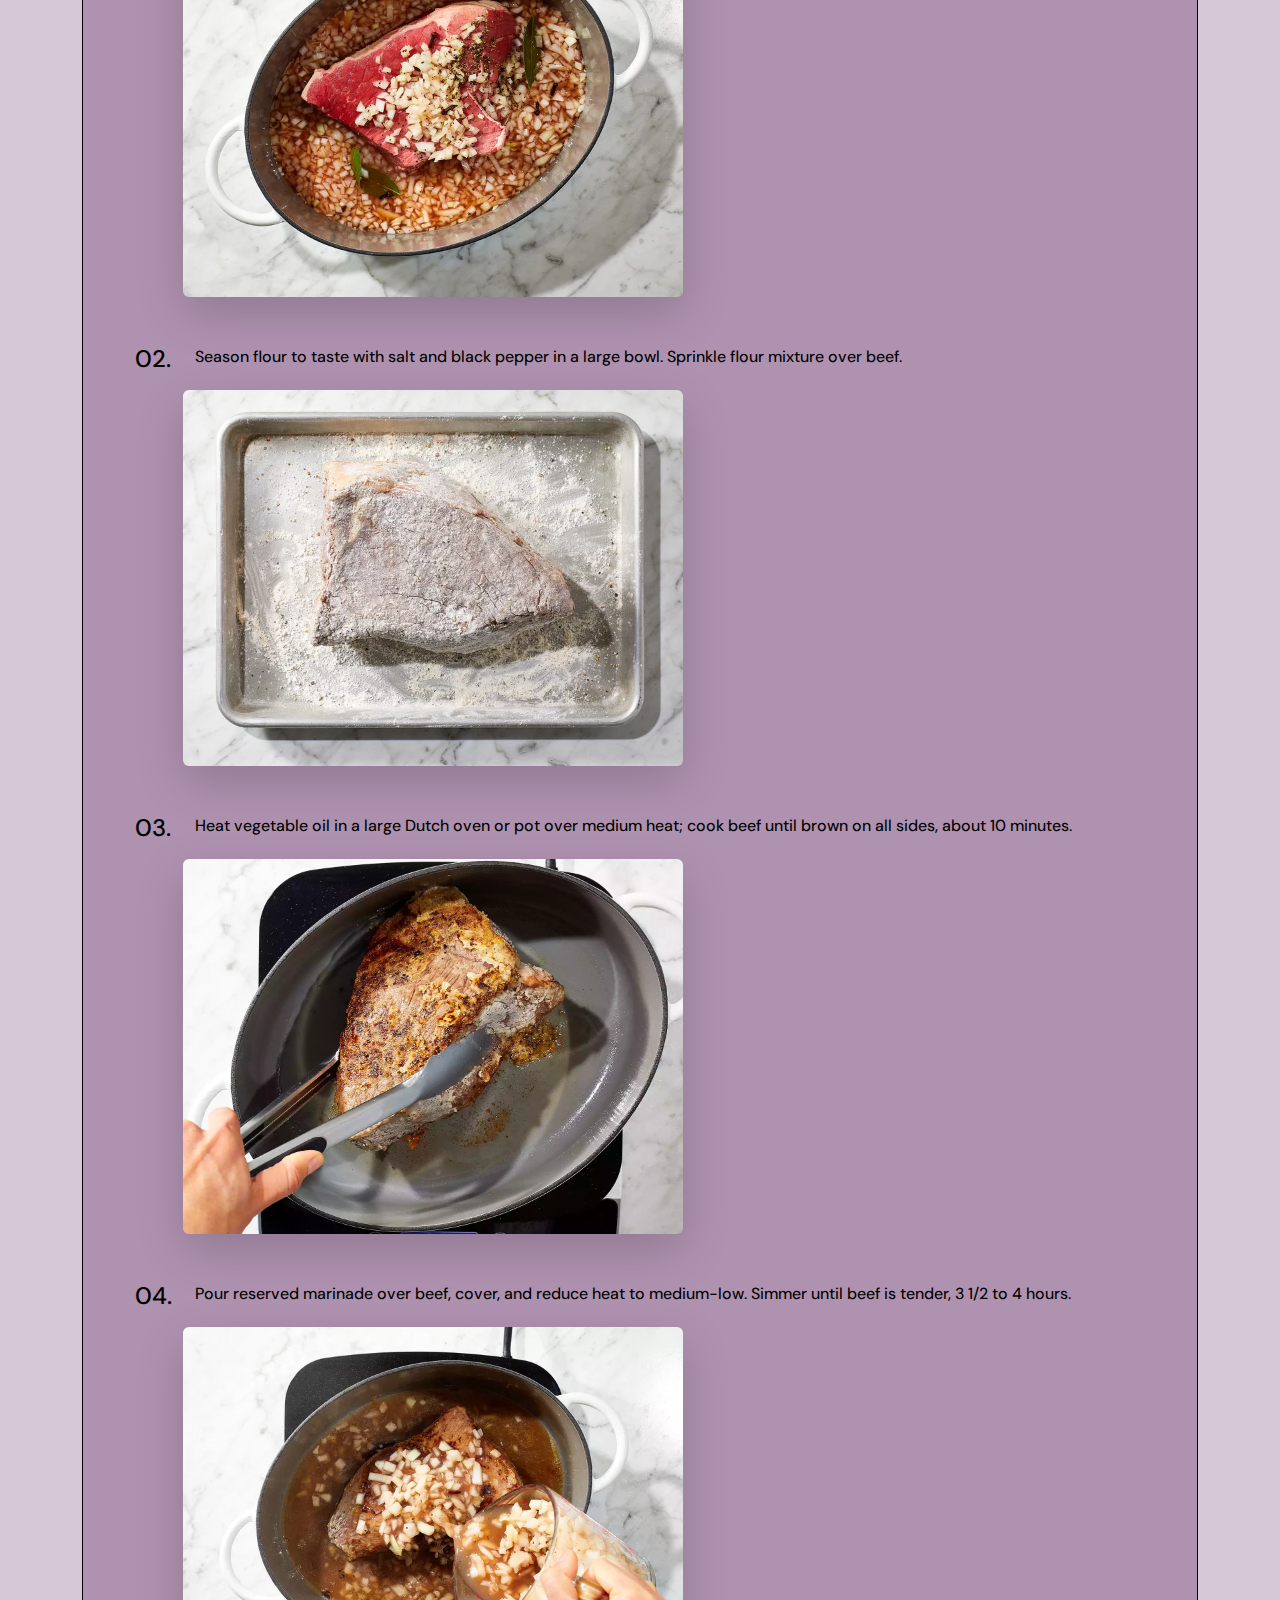
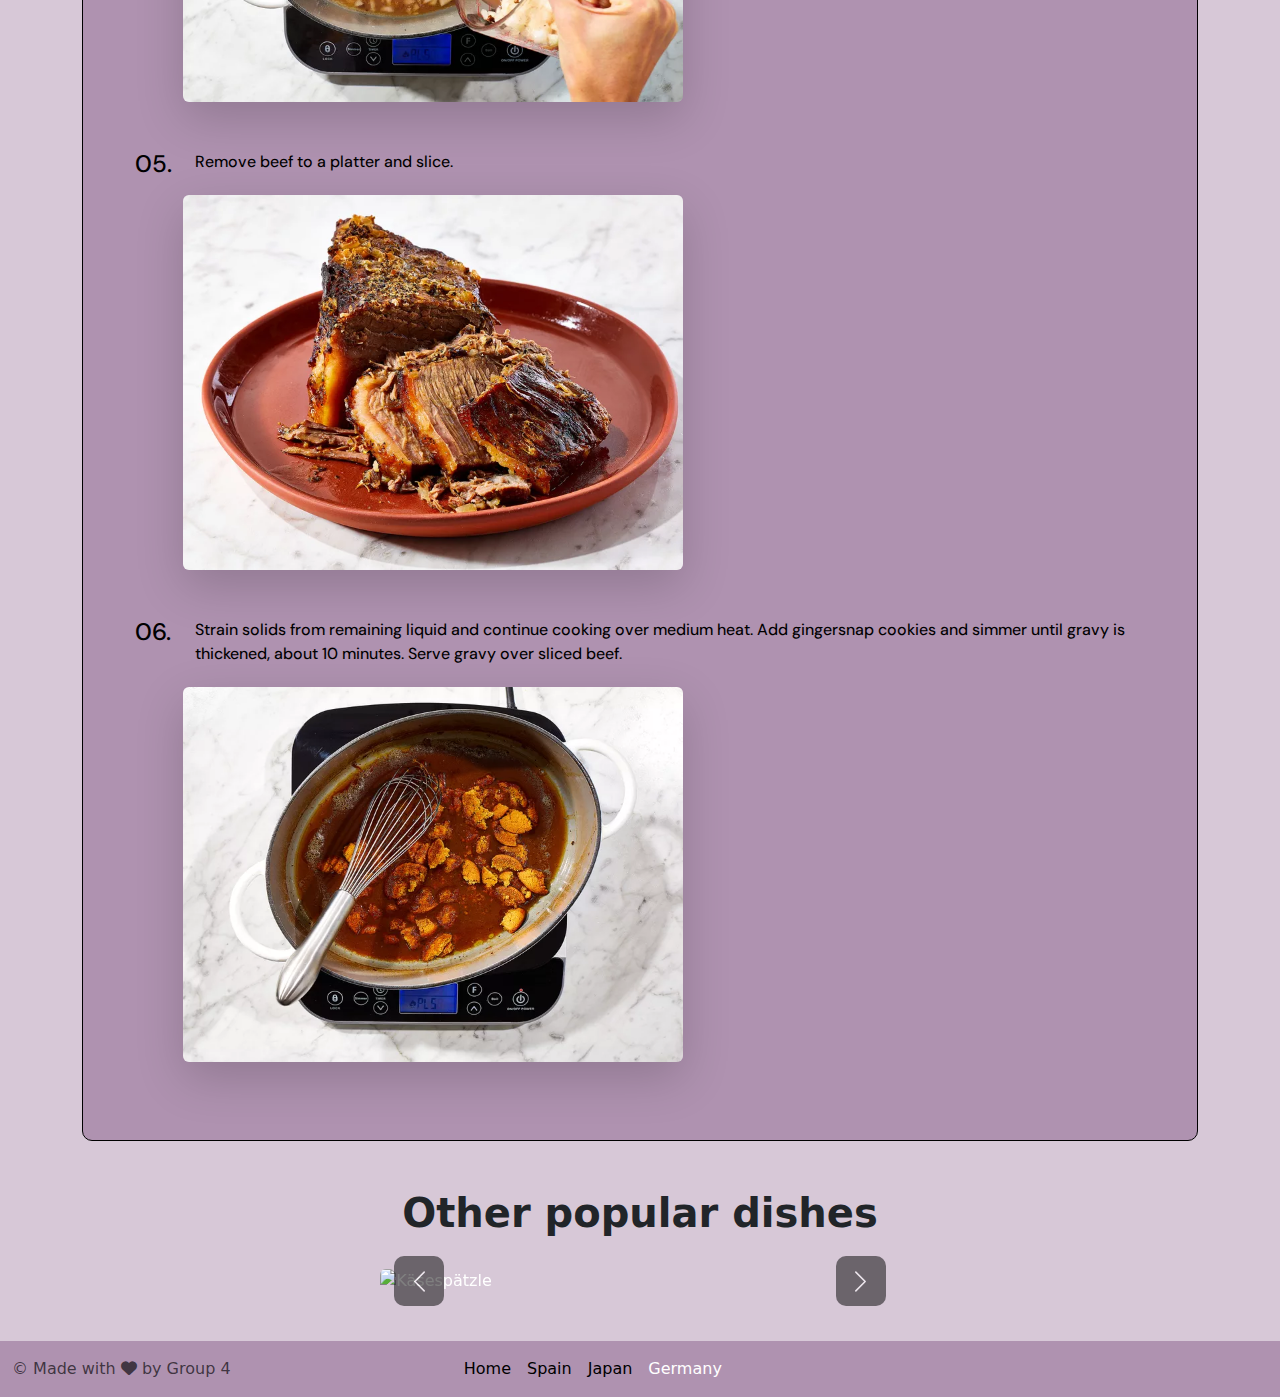
==== commit 957679a4: "Update germany.html" ====
--- a/germany.html
+++ b/germany.html
@@ -52,7 +52,7 @@
     <!-------------------------------------Main Content-------------------------->
     
     <!------------------------------Decription--------------------->
-    <div lc-helper="background" class="container-fluid bg-img py-5 d-flex justify-content-center " style="background-image: url('olivia-germany/images/flag.png');
+    <div lc-helper="background" class="container-fluid bg-img py-5 d-flex justify-content-center " style="background-image: url('olivia-germany\images/flag.png');
     background-position: center;
     background-size:cover;
     background-repeat:no-repeat;
@@ -63,7 +63,7 @@
         border: 1px solid rgba(0, 0, 0,);">
             <div class="col-10 col-sm-8 col-lg-6">
                 <div class="lc-block mb-4">
-                    <img class="d-block mx-lg-auto img-fluid shadow-lg mb-5 rounded" src="olivia-germany/images/Sauerbraten.jpg" alt="Sauerbraten" width="700" height="500" loading="lazy">
+                    <img class="d-block mx-lg-auto img-fluid shadow-lg mb-5 rounded" src="olivia-germany\images/sauerbraten.jpg" alt="Sauerbraten" width="700" height="500" loading="lazy">
                 </div>
             </div>
             <div class="col-lg-6">
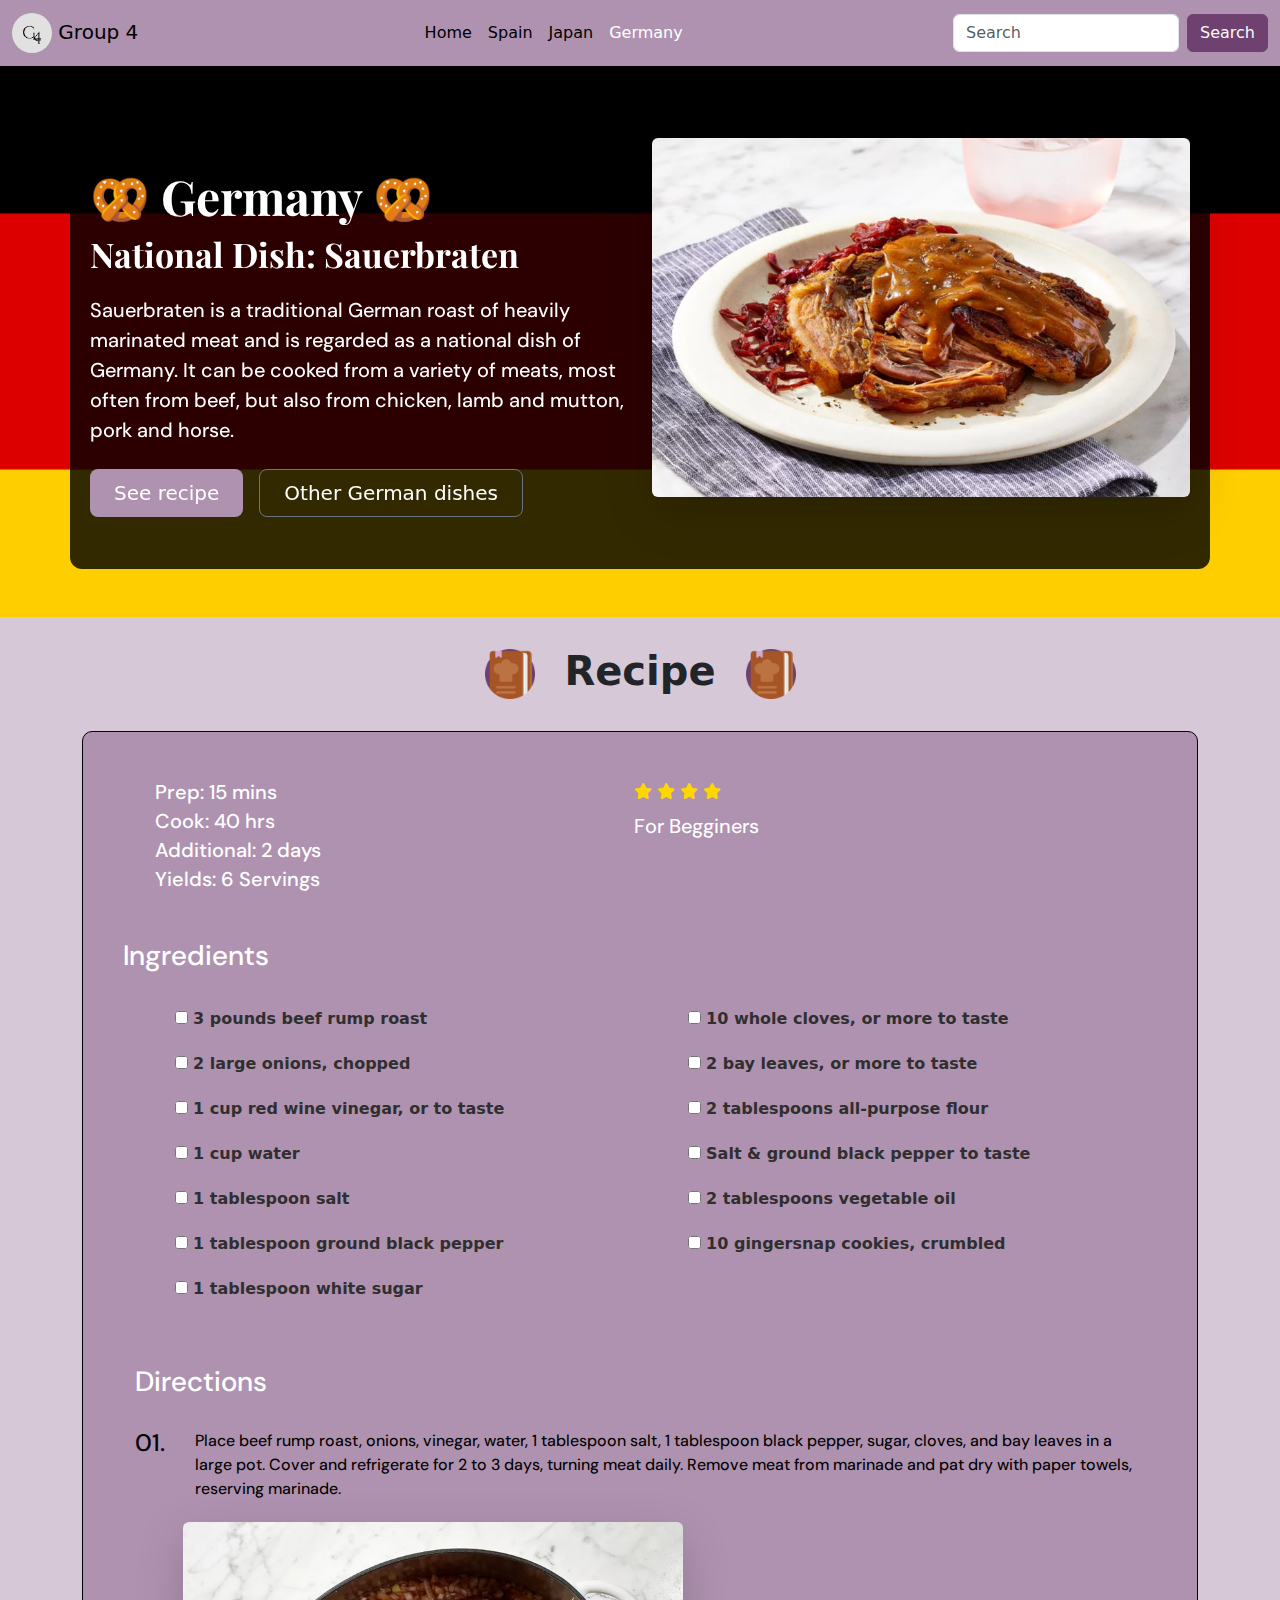
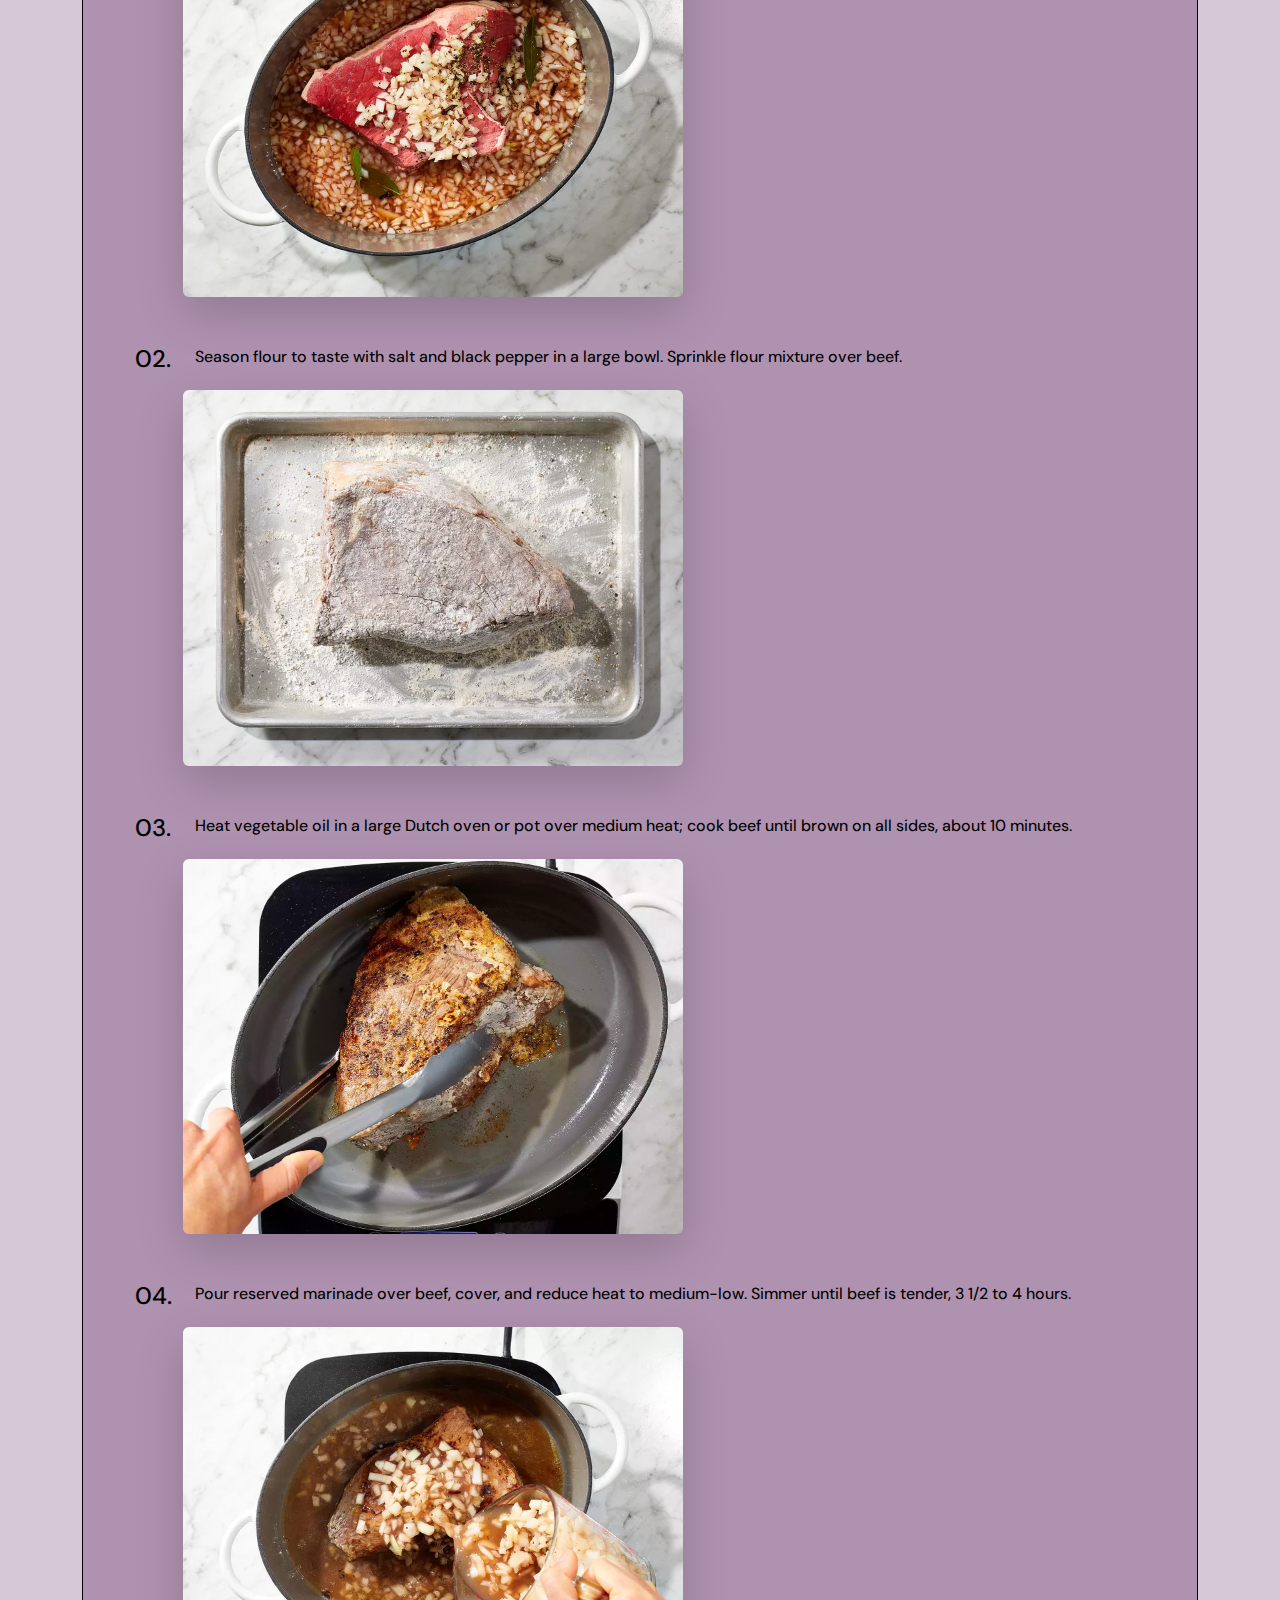
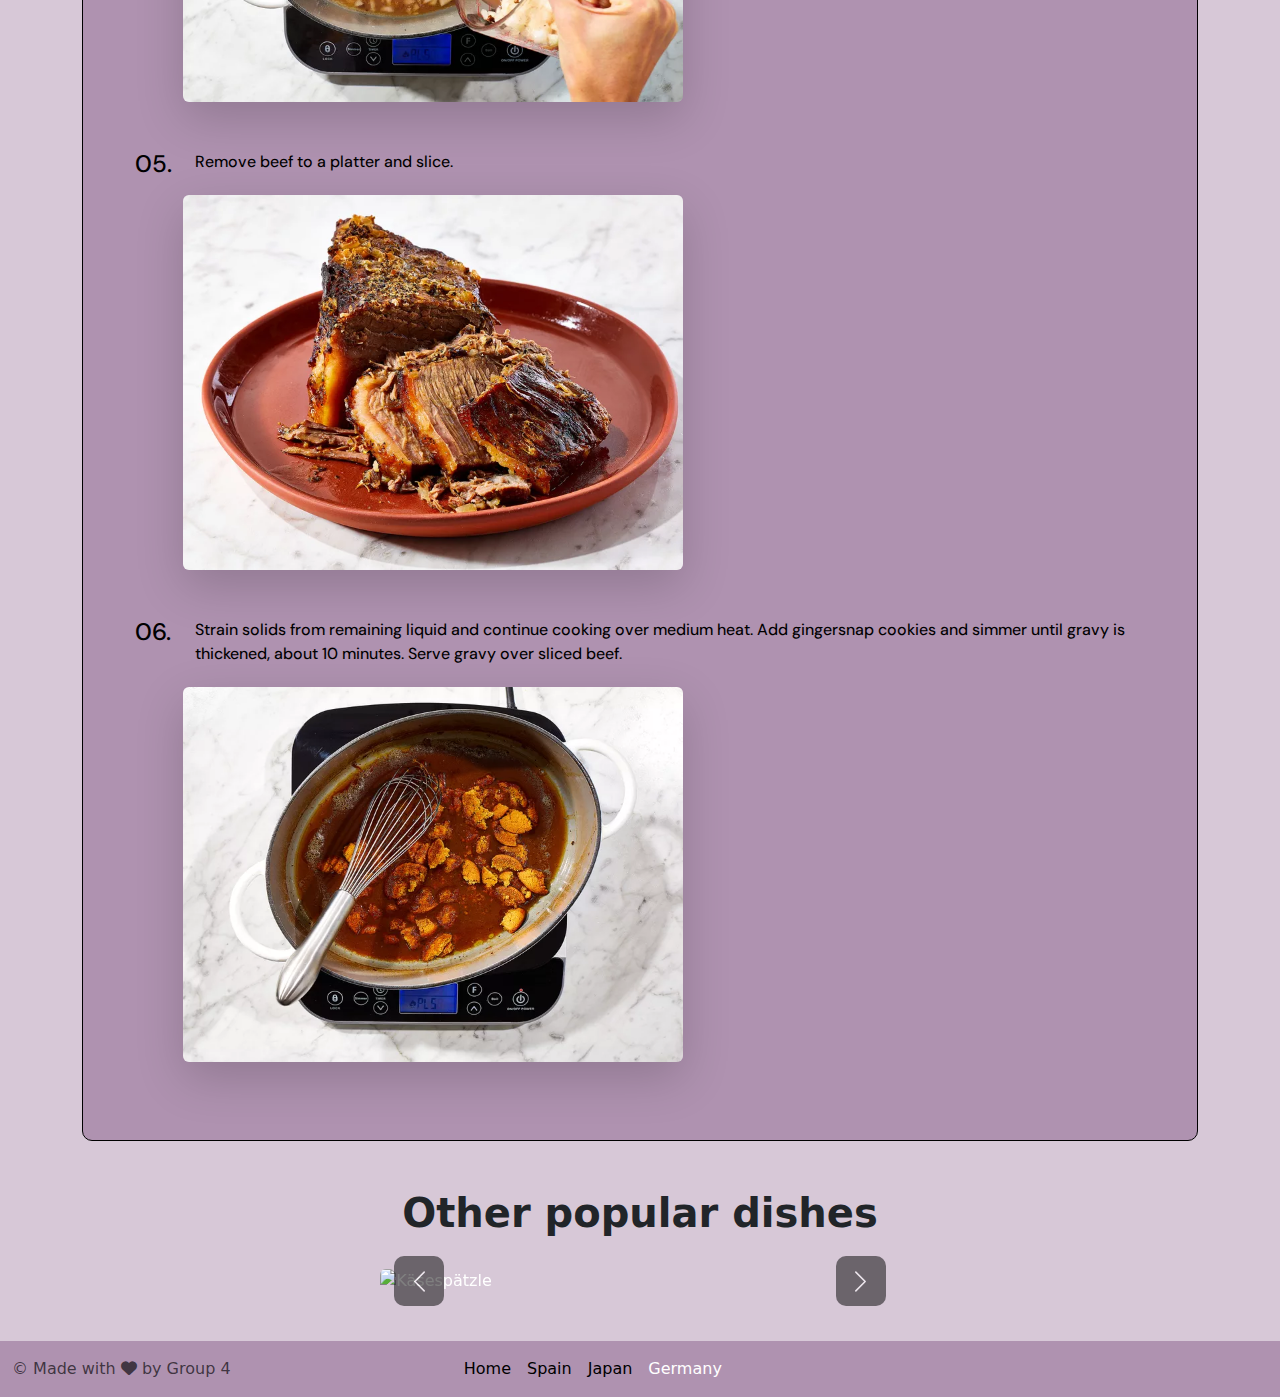
==== commit 6db76d51: "Update germany.html" ====
--- a/germany.html
+++ b/germany.html
@@ -52,11 +52,7 @@
     <!-------------------------------------Main Content-------------------------->
     
     <!------------------------------Decription--------------------->
-    <div lc-helper="background" class="container-fluid bg-img py-5 d-flex justify-content-center " style="background-image: url('olivia-germany\images/flag.png');
-    background-position: center;
-    background-size:cover;
-    background-repeat:no-repeat;
-    backdrop-filter: blur(10px);">
+    <div lc-helper="background" class="container-fluid bg-img py-5 d-flex justify-content-center">
         <div class="container row flex-lg-row-reverse align-items-center col-xxl-9 mx-auto py-4 ps-2 pe-2" style="
         background: rgba(0, 0, 0, 0.8);
         border-radius: 12px;
